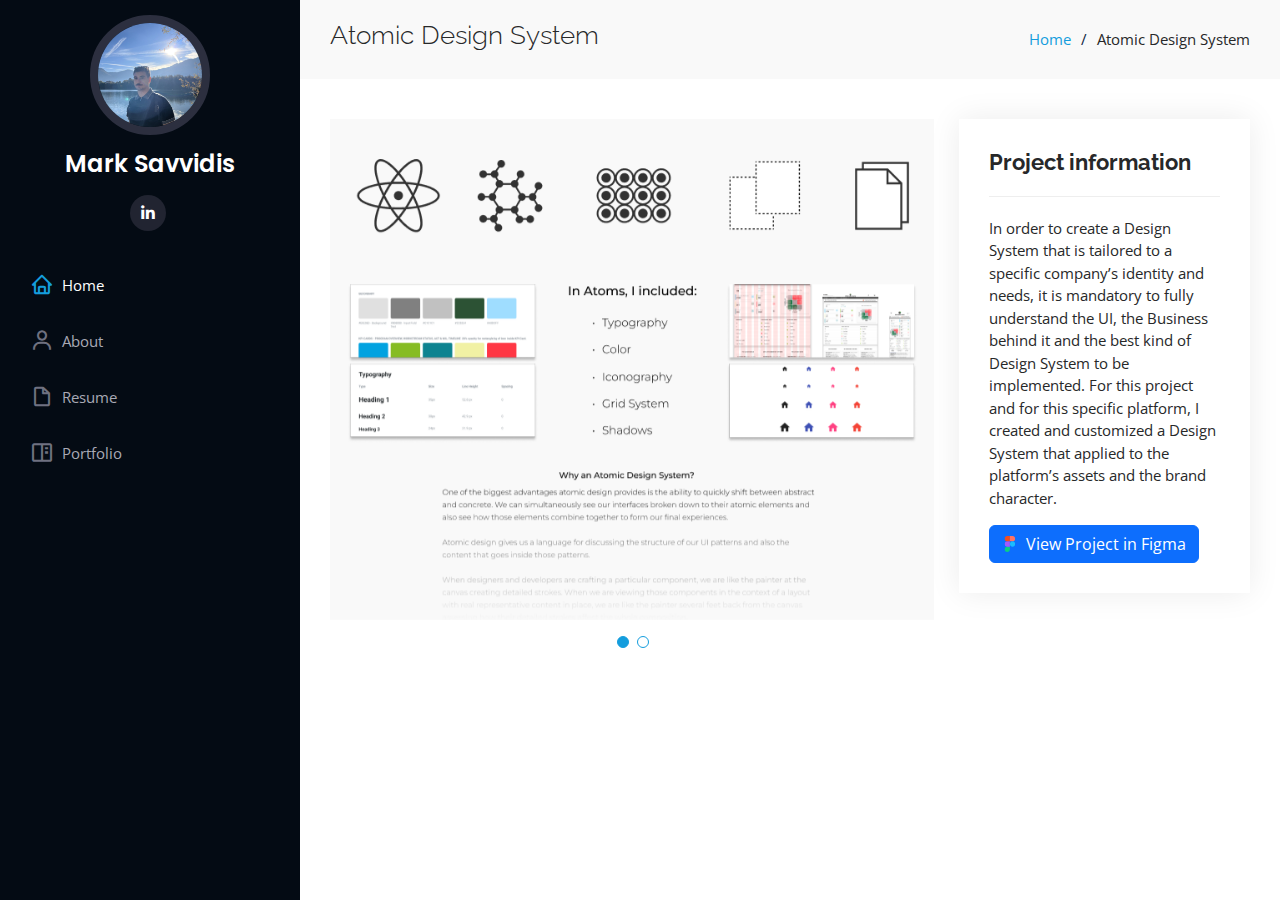
==== Atomic.html @ ccafff28 "Add files via upload" ====
<!DOCTYPE html>
<html lang="en">

<head>
  <meta charset="utf-8">
  <meta content="width=device-width, initial-scale=1.0" name="viewport">

  <title>Project Details</title>
  <meta content="" name="description">
  <meta content="" name="keywords">

  <!-- Favicons -->
  <link href="assets/img/compass.svg" rel="icon">
  <link href="assets/img/compass.svg" rel="icon">

  <!-- Google Fonts -->
  <link href="https://fonts.googleapis.com/css?family=Open+Sans:300,300i,400,400i,600,600i,700,700i|Raleway:300,300i,400,400i,500,500i,600,600i,700,700i|Poppins:300,300i,400,400i,500,500i,600,600i,700,700i" rel="stylesheet">

  <!-- Vendor CSS Files -->
  <link href="assets/vendor/aos/aos.css" rel="stylesheet">
  <link href="assets/vendor/bootstrap/css/bootstrap.min.css" rel="stylesheet">
  <link href="assets/vendor/bootstrap-icons/bootstrap-icons.css" rel="stylesheet">
  <link href="assets/vendor/boxicons/css/boxicons.min.css" rel="stylesheet">
  <link href="assets/vendor/glightbox/css/glightbox.min.css" rel="stylesheet">
  <link href="assets/vendor/swiper/swiper-bundle.min.css" rel="stylesheet">

  <!-- Template Main CSS File -->
  <link href="assets/css/style.css" rel="stylesheet">

  <!-- =======================================================
  * Template Name: iPortfolio
  * Updated: Nov 17 2023 with Bootstrap v5.3.2
  * Template URL: https://bootstrapmade.com/iportfolio-bootstrap-portfolio-websites-template/
  * Author: BootstrapMade.com
  * License: https://bootstrapmade.com/license/
  ======================================================== -->
</head>

<body>

  <!-- ======= Mobile nav toggle button ======= -->
  <i class="bi bi-list mobile-nav-toggle d-xl-none"></i>

  <!-- ======= Header ======= -->
  <header id="header">
    <div class="d-flex flex-column">

      <div class="profile">
        <img src="assets/img/Mark Picture.jpg" alt="" class="img-fluid rounded-circle">
        <h1 class="text-light"><a href="index.html">Mark Savvidis</a></h1>
        <div class="social-links mt-3 text-center">
          <a href="https://www.linkedin.com/in/mark-savvidis-459aa2227/" target="_blank" class="linkedin"><i class="bx bxl-linkedin"></i></a>
        </div>
      </div>

      <nav id="navbar" class="nav-menu navbar">
        <ul>
            <li><a href="#hero" class="nav-link scrollto active"><i class="bx bx-home"></i> <span>Home</span></a></li>
            <li><a href="#about" class="nav-link scrollto"><i class="bx bx-user"></i> <span>About</span></a></li>
            <li><a href="#resume" class="nav-link scrollto"><i class="bx bx-file-blank"></i> <span>Resume</span></a></li>
            <li><a href="#portfolio" class="nav-link scrollto"><i class="bx bx-book-content"></i> <span>Portfolio</span></a></li>
          </ul>
      </nav><!-- .nav-menu -->
    </div>
  </header><!-- End Header -->

  <main id="main">

    <!-- ======= Breadcrumbs ======= -->
    <section id="breadcrumbs" class="breadcrumbs">
      <div class="container">

        <div class="d-flex justify-content-between align-items-center">
          <h2>Atomic Design System</h2>
          <ol>
            <li><a href="index.html">Home</a></li>
            <li>Atomic Design System</li>
          </ol>
        </div>

      </div>
    </section><!-- End Breadcrumbs -->

    <!-- ======= Portfolio Details Section ======= -->
    <section id="portfolio-details" class="portfolio-details">
      <div class="container">

        <div class="row gy-4">

          <div class="col-lg-8">
            <div class="portfolio-details-slider swiper">
              <div class="swiper-wrapper align-items-center">

                <div class="swiper-slide">
                  <img src="assets/img/portfolio/projects/Atomic Design/SFA Atomic - Swiper image 1.png" alt="Project Desktop Thumbnail">
                </div>

                <div class="swiper-slide">
                  <img src="assets/img/portfolio/projects/Atomic Design/SFA Atomic - Swiper image 2.png" alt="Project Mobile Thumbnail">
                </div>

              </div>
              <div class="swiper-pagination"></div>
            </div>
          </div>

          <div class="col-lg-4">
            <div class="portfolio-info">
              <h3>Project information</h3>
              <ul>
                <li>In order to create a Design System that is tailored to a specific company’s 
                  identity and needs, it is mandatory to fully understand the UI, the Business 
                  behind it and the best kind of Design System to be implemented. For this project 
                  and for this specific platform, I created and customized a Design System that 
                  applied to the platform’s assets and the brand character.</li>
                
              </ul>
              
              <a href="https://www.figma.com/proto/MW3dw38aXuq8NOwsGqr8l5/UI-%2F-UX-Portfolio?page-id=108%3A10362&type=design&node-id=108-10841&viewport=-285%2C1113%2C0.25&t=dtwJOzRb7kNFRNT9-1&scaling=min-zoom&mode=design" target="_blank">
                <button class="btn btn-primary d-flex align-items-center">
                  <img src="./assets/img/Figma-logo 1.svg" alt="Custom Icon" width="16" height="16" style="margin-right: 8px;">
                  <span>View Project in Figma</span>
                </button>
              </a>
              
              
              
              
            </div>
          </div>

          

        </div>
       

      </div>
    </section><!-- End Portfolio Details Section -->


  </main><!-- End #main -->

  

  <a href="#" class="back-to-top d-flex align-items-center justify-content-center"><i class="bi bi-arrow-up-short"></i></a>

  <!-- Vendor JS Files -->
  <script src="assets/vendor/purecounter/purecounter_vanilla.js"></script>
  <script src="assets/vendor/aos/aos.js"></script>
  <script src="assets/vendor/bootstrap/js/bootstrap.bundle.min.js"></script>
  <script src="assets/vendor/glightbox/js/glightbox.min.js"></script>
  <script src="assets/vendor/isotope-layout/isotope.pkgd.min.js"></script>
  <script src="assets/vendor/swiper/swiper-bundle.min.js"></script>
  <script src="assets/vendor/typed.js/typed.umd.js"></script>
  <script src="assets/vendor/waypoints/noframework.waypoints.js"></script>
  <script src="assets/vendor/php-email-form/validate.js"></script>

  <!-- Template Main JS File -->
  <script src="assets/js/main.js"></script>

  
</body>

</html>
---- assets/css/style.css ----
/**
* Template Name: iPortfolio
* Updated: Nov 17 2023 with Bootstrap v5.3.2
* Template URL: https://bootstrapmade.com/iportfolio-bootstrap-portfolio-websites-template/
* Author: BootstrapMade.com
* License: https://bootstrapmade.com/license/
*/

/*--------------------------------------------------------------
# General
--------------------------------------------------------------*/
body {
  font-family: "Open Sans", sans-serif;
  color: #272829;
}

a {
  color: #149ddd;
  text-decoration: none;
}

a:hover {
  color: #37b3ed;
  text-decoration: none;
}

h1,
h2,
h3,
h4,
h5,
h6 {
  font-family: "Raleway", sans-serif;
}

/*--------------------------------------------------------------
# Back to top button
--------------------------------------------------------------*/
.back-to-top {
  position: fixed;
  visibility: hidden;
  opacity: 0;
  right: 15px;
  bottom: 15px;
  z-index: 996;
  background: #149ddd;
  width: 40px;
  height: 40px;
  border-radius: 50px;
  transition: all 0.4s;
}

.back-to-top i {
  font-size: 28px;
  color: #fff;
  line-height: 0;
}

.back-to-top:hover {
  background: #2eafec;
  color: #fff;
}

.back-to-top.active {
  visibility: visible;
  opacity: 1;
}

/*--------------------------------------------------------------
# Header
--------------------------------------------------------------*/
#header {
  position: fixed;
  top: 0;
  left: 0;
  bottom: 0;
  width: 300px;
  transition: all ease-in-out 0.5s;
  z-index: 9997;
  transition: all 0.5s;
  padding: 0 15px;
  background: #040b14;
  overflow-y: auto;
}

#header .profile img {
  margin: 15px auto;
  display: block;
  width: 120px;
  border: 8px solid #2c2f3f;
}

#header .profile h1 {
  font-size: 24px;
  margin: 0;
  padding: 0;
  font-weight: 600;
  -moz-text-align-last: center;
  text-align-last: center;
  font-family: "Poppins", sans-serif;
}

#header .profile h1 a,
#header .profile h1 a:hover {
  color: #fff;
  text-decoration: none;
}

#header .profile .social-links a {
  font-size: 18px;
  display: inline-block;
  background: #212431;
  color: #fff;
  line-height: 1;
  padding: 8px 0;
  margin-right: 4px;
  border-radius: 50%;
  text-align: center;
  width: 36px;
  height: 36px;
  transition: 0.3s;
}

#header .profile .social-links a:hover {
  background: #149ddd;
  color: #fff;
  text-decoration: none;
}

#main {
  margin-left: 300px;
}

.container,
.container-fluid {
  padding-left: 30px;
  padding-right: 30px;
}

@media (max-width: 1199px) {
  #header {
    left: -300px;
  }

  #main {
    margin-left: 0;
  }

  .container,
  .container-fluid {
    padding-left: 12px;
    padding-right: 12px;
  }
}

/*--------------------------------------------------------------
# Navigation Menu
--------------------------------------------------------------*/
/* Desktop Navigation */
.nav-menu {
  padding: 30px 0 0 0;
}

.nav-menu * {
  margin: 0;
  padding: 0;
  list-style: none;
}

.nav-menu>ul>li {
  position: relative;
  white-space: nowrap;
}

.nav-menu a,
.nav-menu a:focus {
  display: flex;
  align-items: center;
  color: #a8a9b4;
  padding: 12px 15px;
  margin-bottom: 8px;
  transition: 0.3s;
  font-size: 15px;
}

.nav-menu a i,
.nav-menu a:focus i {
  font-size: 24px;
  padding-right: 8px;
  color: #6f7180;
}

.nav-menu a:hover,
.nav-menu .active,
.nav-menu .active:focus,
.nav-menu li:hover>a {
  text-decoration: none;
  color: #fff;
}

.nav-menu a:hover i,
.nav-menu .active i,
.nav-menu .active:focus i,
.nav-menu li:hover>a i {
  color: #149ddd;
}

/* Mobile Navigation */
.mobile-nav-toggle {
  position: fixed;
  right: 15px;
  top: 15px;
  z-index: 9998;
  border: 0;
  font-size: 24px;
  transition: all 0.4s;
  outline: none !important;
  background-color: #149ddd;
  color: #fff;
  width: 40px;
  height: 40px;
  display: inline-flex;
  align-items: center;
  justify-content: center;
  line-height: 0;
  border-radius: 50px;
  cursor: pointer;
}

.mobile-nav-active {
  overflow: hidden;
}

.mobile-nav-active #header {
  left: 0;
}

/*--------------------------------------------------------------
# Hero Section
--------------------------------------------------------------*/
#hero {
  width: 100%;
  height: 100vh;
  background: url("../img/hero\ img.jpg") top center;
  background-size: 85%;
}

#hero:before {
  content: "";
  background: rgba(5, 13, 24, 0.3);
  position: absolute;
  bottom: 0;
  top: 0;
  left: 0;
  right: 0;
  z-index: 1;
}

#hero .hero-container {
  position: relative;
  z-index: 2;
  min-width: 300px;
}

#hero h1 {
  margin: 0 0 10px 0;
  font-size: 64px;
  font-weight: 700;
  line-height: 56px;
  color: #fff;
}

#hero p {
  color: #fff;
  margin-bottom: 50px;
  font-size: 26px;
  font-family: "Poppins", sans-serif;
}

#hero p span {
  color: #fff;
  padding-bottom: 4px;
  letter-spacing: 1px;
  border-bottom: 3px solid #149ddd;
}

@media (min-width: 1024px) {
  #hero {
    background-attachment: fixed;
  }
}

@media (max-width: 768px) {
  #hero h1 {
    font-size: 28px;
    line-height: 36px;
  }

  #hero h2 {
    font-size: 18px;
    line-height: 24px;
    margin-bottom: 30px;
  }
}

/*--------------------------------------------------------------
# Sections General
--------------------------------------------------------------*/
section {
  padding: 60px 0;
  overflow: hidden;
}

.section-bg {
  background: #f5f8fd;
}

.section-title {
  padding-bottom: 30px;
}

.section-title h2 {
  font-size: 32px;
  font-weight: bold;
  margin-bottom: 20px;
  padding-bottom: 20px;
  position: relative;
  color: #173b6c;
}

.section-title h2::after {
  content: "";
  position: absolute;
  display: block;
  width: 50px;
  height: 3px;
  background: #149ddd;
  bottom: 0;
  left: 0;
}

.section-title p {
  margin-bottom: 0;
}

/*--------------------------------------------------------------
# About
--------------------------------------------------------------*/
.about .content h3 {
  font-weight: 700;
  font-size: 26px;
  color: #173b6c;
}

.about .content ul {
  list-style: none;
  padding: 0;
}

.about .content ul li {
  margin-bottom: 20px;
  display: flex;
  align-items: center;
}

.about .content ul strong {
  margin-right: 10px;
}

.about .content ul i {
  font-size: 16px;
  margin-right: 5px;
  color: #149ddd;
  line-height: 0;
}

.about .content p:last-child {
  margin-bottom: 0;
}

/*--------------------------------------------------------------
# Facts
--------------------------------------------------------------*/
.facts {
  padding-bottom: 30px;
}

.facts .count-box {
  padding: 30px;
  width: 100%;
}

.facts .count-box i {
  display: block;
  font-size: 44px;
  color: #149ddd;
  float: left;
  line-height: 0;
}

.facts .count-box span {
  font-size: 48px;
  line-height: 40px;
  display: block;
  font-weight: 700;
  color: #050d18;
  margin-left: 60px;
}

.facts .count-box p {
  padding: 15px 0 0 0;
  margin: 0 0 0 60px;
  font-family: "Raleway", sans-serif;
  font-size: 14px;
  color: #122f57;
}

.facts .count-box a {
  font-weight: 600;
  display: block;
  margin-top: 20px;
  color: #122f57;
  font-size: 15px;
  font-family: "Poppins", sans-serif;
  transition: ease-in-out 0.3s;
}

.facts .count-box a:hover {
  color: #1f5297;
}

/*--------------------------------------------------------------
# Akills
--------------------------------------------------------------*/
.skills .progress {
  height: 60px;
  display: block;
  background: none;
  border-radius: 0;
}

.skills .progress .skill {
  padding: 0;
  margin: 0 0 6px 0;
  text-transform: uppercase;
  display: block;
  font-weight: 600;
  font-family: "Poppins", sans-serif;
  color: #050d18;
}

.skills .progress .skill .val {
  float: right;
  font-style: normal;
}

.skills .progress-bar-wrap {
  background: #dce8f8;
  height: 10px;
}

.skills .progress-bar {
  width: 1px;
  height: 10px;
  transition: 0.9s;
  background-color: #149ddd;
}

/*--------------------------------------------------------------
# Resume
--------------------------------------------------------------*/
.resume .resume-title {
  font-size: 26px;
  font-weight: 700;
  margin-top: 20px;
  margin-bottom: 20px;
  color: #050d18;
}

.resume .resume-item {
  padding: 0 0 20px 20px;
  margin-top: -2px;
  border-left: 2px solid #1f5297;
  position: relative;
}

.resume .resume-item h4 {
  line-height: 18px;
  font-size: 18px;
  font-weight: 600;
  text-transform: uppercase;
  font-family: "Poppins", sans-serif;
  color: #050d18;
  margin-bottom: 10px;
}

.resume .resume-item h5 {
  font-size: 16px;
  background: #e4edf9;
  padding: 5px 15px;
  display: inline-block;
  font-weight: 600;
  margin-bottom: 10px;
}

.resume .resume-item ul {
  padding-left: 20px;
}

.resume .resume-item ul li {
  padding-bottom: 10px;
}

.resume .resume-item:last-child {
  padding-bottom: 0;
}

.resume .resume-item::before {
  content: "";
  position: absolute;
  width: 16px;
  height: 16px;
  border-radius: 50px;
  left: -9px;
  top: 0;
  background: #fff;
  border: 2px solid #1f5297;
}

/*--------------------------------------------------------------
# Portfolio
--------------------------------------------------------------*/
.portfolio .portfolio-item {
  margin-bottom: 30px;
}


.portfolio #portfolio-flters {
  padding: 0;
  margin: 0 auto 35px auto;
  list-style: none;
  text-align: center;
  background: #fff;
  border-radius: 50px;
  padding: 2px 15px;
}

.portfolio #portfolio-flters li {
  cursor: pointer;
  display: inline-block;
  padding: 10px 15px 8px 15px;
  font-size: 14px;
  font-weight: 600;
  line-height: 1;
  text-transform: uppercase;
  color: #272829;
  margin-bottom: 5px;
  transition: all 0.3s ease-in-out;
}

.portfolio #portfolio-flters li:hover,
.portfolio #portfolio-flters li.filter-active {
  color: #149ddd;
}

.portfolio #portfolio-flters li:last-child {
  margin-right: 0;
}

.portfolio .portfolio-wrap {
  transition: 0.3s;
  position: relative;
  overflow: hidden;
  z-index: 1;
}

.portfolio .portfolio-wrap::before {
  content: "";
  background: rgba(255, 255, 255, 0.5);
  position: absolute;
  left: 0;
  right: 0;
  top: 0;
  bottom: 0;
  transition: all ease-in-out 0.3s;
  z-index: 2;
  opacity: 0;
}

.portfolio .portfolio-wrap .portfolio-links {
  opacity: 1;
  left: 0;
  right: 0;
  bottom: -60px;
  z-index: 3;
  position: absolute;
  transition: all ease-in-out 0.3s;
  display: flex;
  justify-content: center;
}

.portfolio .portfolio-wrap .portfolio-links a {
  color: #fff;
  font-size: 28px;
  text-align: center;
  background: rgba(20, 157, 221, 0.75);
  transition: 0.3s;
  width: 50%;
}

.portfolio .portfolio-wrap .portfolio-links a:hover {
  background: rgba(20, 157, 221, 0.95);
}

.portfolio .portfolio-wrap .portfolio-links a+a {
  border-left: 1px solid #37b3ed;
}

.portfolio .portfolio-wrap:hover::before {
  top: 0;
  left: 0;
  right: 0;
  bottom: 0;
  opacity: 1;
}

.portfolio .portfolio-wrap:hover .portfolio-links {
  opacity: 1;
  bottom: 0;
}

/*--------------------------------------------------------------
# Portfolio Details
--------------------------------------------------------------*/
.portfolio-details {
  padding-top: 40px;
}

.portfolio-details .portfolio-details-slider img {
  width: 100%;
}

.portfolio-details .portfolio-details-slider .swiper-pagination {
  margin-top: 20px;
  position: relative;
}

.portfolio-details .portfolio-details-slider .swiper-pagination .swiper-pagination-bullet {
  width: 12px;
  height: 12px;
  background-color: #fff;
  opacity: 1;
  border: 1px solid #149ddd;
}

.portfolio-details .portfolio-details-slider .swiper-pagination .swiper-pagination-bullet-active {
  background-color: #149ddd;
}

.portfolio-details .portfolio-info {
  padding: 30px;
  box-shadow: 0px 0 30px rgba(5, 13, 24, 0.08);
}

.portfolio-details .portfolio-info h3 {
  font-size: 22px;
  font-weight: 700;
  margin-bottom: 20px;
  padding-bottom: 20px;
  border-bottom: 1px solid #eee;
}

.portfolio-details .portfolio-info ul {
  list-style: none;
  padding: 0;
  font-size: 15px;
}

.portfolio-details .portfolio-info ul li+li {
  margin-top: 10px;
}

.portfolio-details .portfolio-description {
  padding-top: 30px;
}

.portfolio-details .portfolio-description h2 {
  font-size: 26px;
  font-weight: 700;
  margin-bottom: 20px;
}

.portfolio-details .portfolio-description p {
  padding: 0;
}

/*--------------------------------------------------------------
# Services
--------------------------------------------------------------*/
.services .icon-box {
  margin-bottom: 20px;
}

.services .icon {
  float: left;
  display: flex;
  align-items: center;
  justify-content: center;
  width: 54px;
  height: 54px;
  background: #149ddd;
  border-radius: 50%;
  transition: 0.5s;
  border: 1px solid #149ddd;
}

.services .icon i {
  color: #fff;
  font-size: 24px;
  line-height: 0;
}

.services .icon-box:hover .icon {
  background: #fff;
}

.services .icon-box:hover .icon i {
  color: #149ddd;
}

.services .title {
  margin-left: 80px;
  font-weight: 700;
  margin-bottom: 15px;
  font-size: 18px;
}

.services .title a {
  color: #343a40;
}

.services .title a:hover {
  color: #149ddd;
}

.services .description {
  margin-left: 80px;
  line-height: 24px;
  font-size: 14px;
}

/*--------------------------------------------------------------
# Testimonials
--------------------------------------------------------------*/
.testimonials .testimonials-carousel,
.testimonials .testimonials-slider {
  overflow: hidden;
}

.testimonials .testimonial-item {
  box-sizing: content-box;
  text-align: center;
  min-height: 320px;
}

.testimonials .testimonial-item .testimonial-img {
  width: 90px;
  border-radius: 50%;
  margin: 0 auto;
}

.testimonials .testimonial-item h3 {
  font-size: 18px;
  font-weight: bold;
  margin: 10px 0 5px 0;
  color: #111;
}

.testimonials .testimonial-item h4 {
  font-size: 14px;
  color: #999;
  margin: 0;
}

.testimonials .testimonial-item .quote-icon-left,
.testimonials .testimonial-item .quote-icon-right {
  color: #c3e8fa;
  font-size: 26px;
}

.testimonials .testimonial-item .quote-icon-left {
  display: inline-block;
  left: -5px;
  position: relative;
}

.testimonials .testimonial-item .quote-icon-right {
  display: inline-block;
  right: -5px;
  position: relative;
  top: 10px;
}

.testimonials .testimonial-item p {
  font-style: italic;
  margin: 0 15px 15px 15px;
  padding: 20px;
  background: #fff;
  position: relative;
  margin-bottom: 35px;
  border-radius: 6px;
  box-shadow: 0px 2px 15px rgba(0, 0, 0, 0.1);
}

.testimonials .testimonial-item p::after {
  content: "";
  width: 0;
  height: 0;
  border-top: 20px solid #fff;
  border-right: 20px solid transparent;
  border-left: 20px solid transparent;
  position: absolute;
  bottom: -20px;
  left: calc(50% - 20px);
}

.testimonials .swiper-pagination {
  margin-top: 20px;
  position: relative;
}

.testimonials .swiper-pagination .swiper-pagination-bullet {
  width: 12px;
  height: 12px;
  background-color: #fff;
  opacity: 1;
  border: 1px solid #149ddd;
}

.testimonials .swiper-pagination .swiper-pagination-bullet-active {
  background-color: #149ddd;
}

/*--------------------------------------------------------------
# Contact
--------------------------------------------------------------*/
.contact {
  padding-bottom: 130px;
}

.contact .info {
  padding: 30px;
  background: #fff;
  width: 100%;
  box-shadow: 0 0 24px 0 rgba(0, 0, 0, 0.12);
}

.contact .info i {
  font-size: 20px;
  color: #149ddd;
  float: left;
  width: 44px;
  height: 44px;
  background: #dff3fc;
  display: flex;
  justify-content: center;
  align-items: center;
  border-radius: 50px;
  transition: all 0.3s ease-in-out;
}

.contact .info h4 {
  padding: 0 0 0 60px;
  font-size: 22px;
  font-weight: 600;
  margin-bottom: 5px;
  color: #050d18;
}

.contact .info p {
  padding: 0 0 10px 60px;
  margin-bottom: 20px;
  font-size: 14px;
  color: #173b6c;
}

.contact .info .email p {
  padding-top: 5px;
}

.contact .info .social-links {
  padding-left: 60px;
}

.contact .info .social-links a {
  font-size: 18px;
  display: inline-block;
  background: #333;
  color: #fff;
  line-height: 1;
  padding: 8px 0;
  border-radius: 50%;
  text-align: center;
  width: 36px;
  height: 36px;
  transition: 0.3s;
  margin-right: 10px;
}

.contact .info .social-links a:hover {
  background: #149ddd;
  color: #fff;
}

.contact .info .email:hover i,
.contact .info .address:hover i,
.contact .info .phone:hover i {
  background: #149ddd;
  color: #fff;
}

.contact .php-email-form {
  width: 100%;
  padding: 30px;
  background: #fff;
  box-shadow: 0 0 24px 0 rgba(0, 0, 0, 0.12);
}

.contact .php-email-form .form-group {
  padding-bottom: 8px;
}

.contact .php-email-form .validate {
  display: none;
  color: red;
  margin: 0 0 15px 0;
  font-weight: 400;
  font-size: 13px;
}

.contact .php-email-form .error-message {
  display: none;
  color: #fff;
  background: #ed3c0d;
  text-align: left;
  padding: 15px;
  font-weight: 600;
}

.contact .php-email-form .error-message br+br {
  margin-top: 25px;
}

.contact .php-email-form .sent-message {
  display: none;
  color: #fff;
  background: #18d26e;
  text-align: center;
  padding: 15px;
  font-weight: 600;
}

.contact .php-email-form .loading {
  display: none;
  background: #fff;
  text-align: center;
  padding: 15px;
}

.contact .php-email-form .loading:before {
  content: "";
  display: inline-block;
  border-radius: 50%;
  width: 24px;
  height: 24px;
  margin: 0 10px -6px 0;
  border: 3px solid #18d26e;
  border-top-color: #eee;
  animation: animate-loading 1s linear infinite;
}

.contact .php-email-form .form-group {
  margin-bottom: 15px;
}

.contact .php-email-form label {
  padding-bottom: 8px;
}

.contact .php-email-form input,
.contact .php-email-form textarea {
  border-radius: 0;
  box-shadow: none;
  font-size: 14px;
}

.contact .php-email-form input {
  height: 44px;
}

.contact .php-email-form textarea {
  padding: 10px 15px;
}

.contact .php-email-form button[type=submit] {
  background: #149ddd;
  border: 0;
  padding: 10px 24px;
  color: #fff;
  transition: 0.4s;
  border-radius: 4px;
}

.contact .php-email-form button[type=submit]:hover {
  background: #37b3ed;
}

@keyframes animate-loading {
  0% {
    transform: rotate(0deg);
  }

  100% {
    transform: rotate(360deg);
  }
}

/*--------------------------------------------------------------
# Breadcrumbs
--------------------------------------------------------------*/
.breadcrumbs {
  padding: 20px 0;
  background: #f9f9f9;
}

.breadcrumbs h2 {
  font-size: 26px;
  font-weight: 300;
}

.breadcrumbs ol {
  display: flex;
  flex-wrap: wrap;
  list-style: none;
  padding: 0;
  margin: 0;
  font-size: 15px;
}

.breadcrumbs ol li+li {
  padding-left: 10px;
}

.breadcrumbs ol li+li::before {
  display: inline-block;
  padding-right: 10px;
  color: #0e2442;
  content: "/";
}

@media (max-width: 768px) {
  .breadcrumbs .d-flex {
    display: block !important;
  }

  .breadcrumbs ol {
    display: block;
  }

  .breadcrumbs ol li {
    display: inline-block;
  }
}

/*--------------------------------------------------------------
# Footer
--------------------------------------------------------------*/
#footer {
  padding: 15px;
  color: #f4f6fd;
  font-size: 14px;
  position: fixed;
  left: 0;
  bottom: 0;
  width: 300px;
  z-index: 9999;
  background: #040b14;
}

#footer .copyright {
  text-align: center;
}

#footer .credits {
  padding-top: 5px;
  text-align: center;
  font-size: 13px;
  color: #eaebf0;
}

@media (max-width: 1199px) {
  #footer {
    position: static;
    width: auto;
    padding-right: 20px 15px;
  }
}
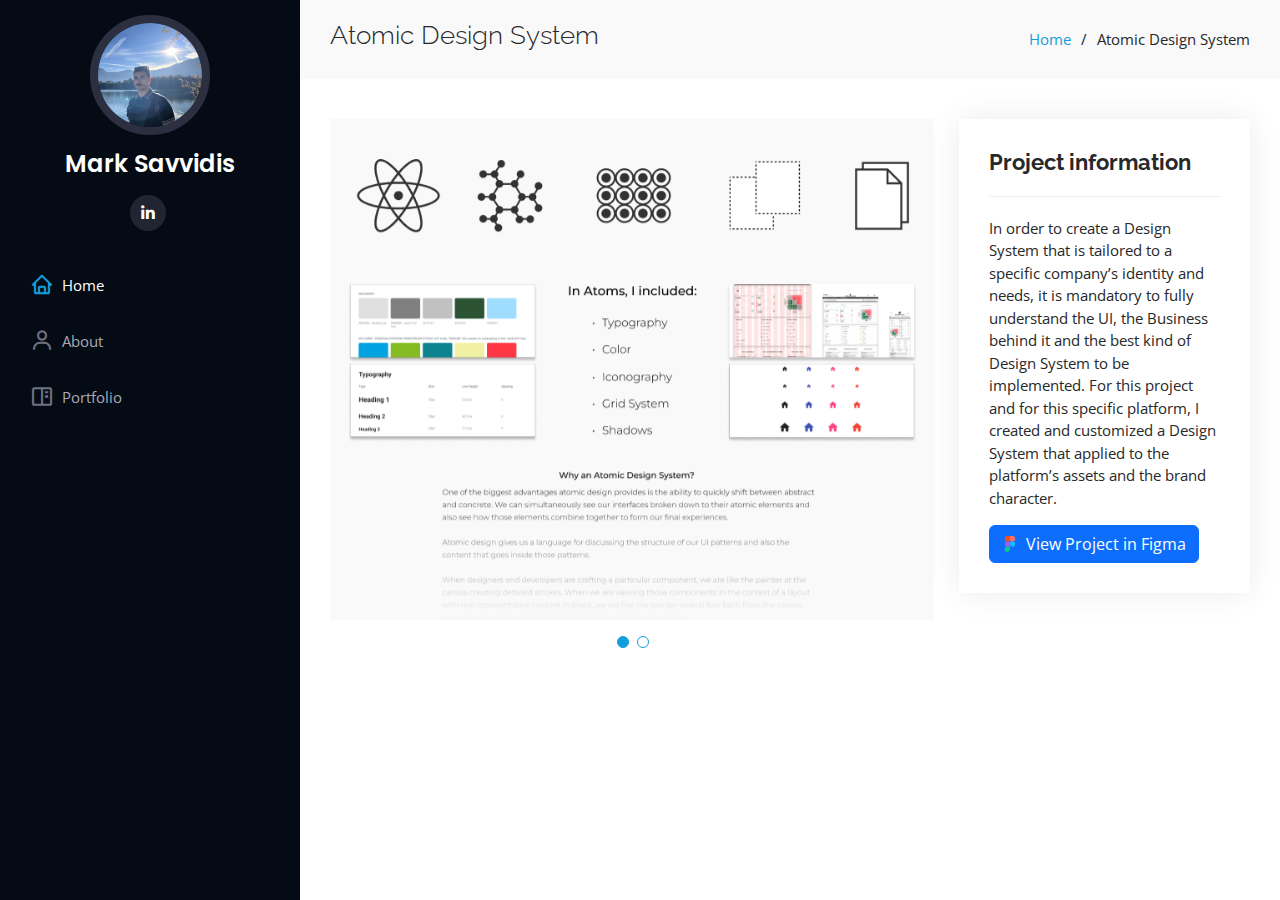
==== commit 7e2a8c5a: "Update Atomic.html" ====
--- a/Atomic.html
+++ b/Atomic.html
@@ -57,7 +57,6 @@
         <ul>
             <li><a href="#hero" class="nav-link scrollto active"><i class="bx bx-home"></i> <span>Home</span></a></li>
             <li><a href="#about" class="nav-link scrollto"><i class="bx bx-user"></i> <span>About</span></a></li>
-            <li><a href="#resume" class="nav-link scrollto"><i class="bx bx-file-blank"></i> <span>Resume</span></a></li>
             <li><a href="#portfolio" class="nav-link scrollto"><i class="bx bx-book-content"></i> <span>Portfolio</span></a></li>
           </ul>
       </nav><!-- .nav-menu -->
@@ -161,4 +160,4 @@
   
 </body>
 
-</html>+</html>
